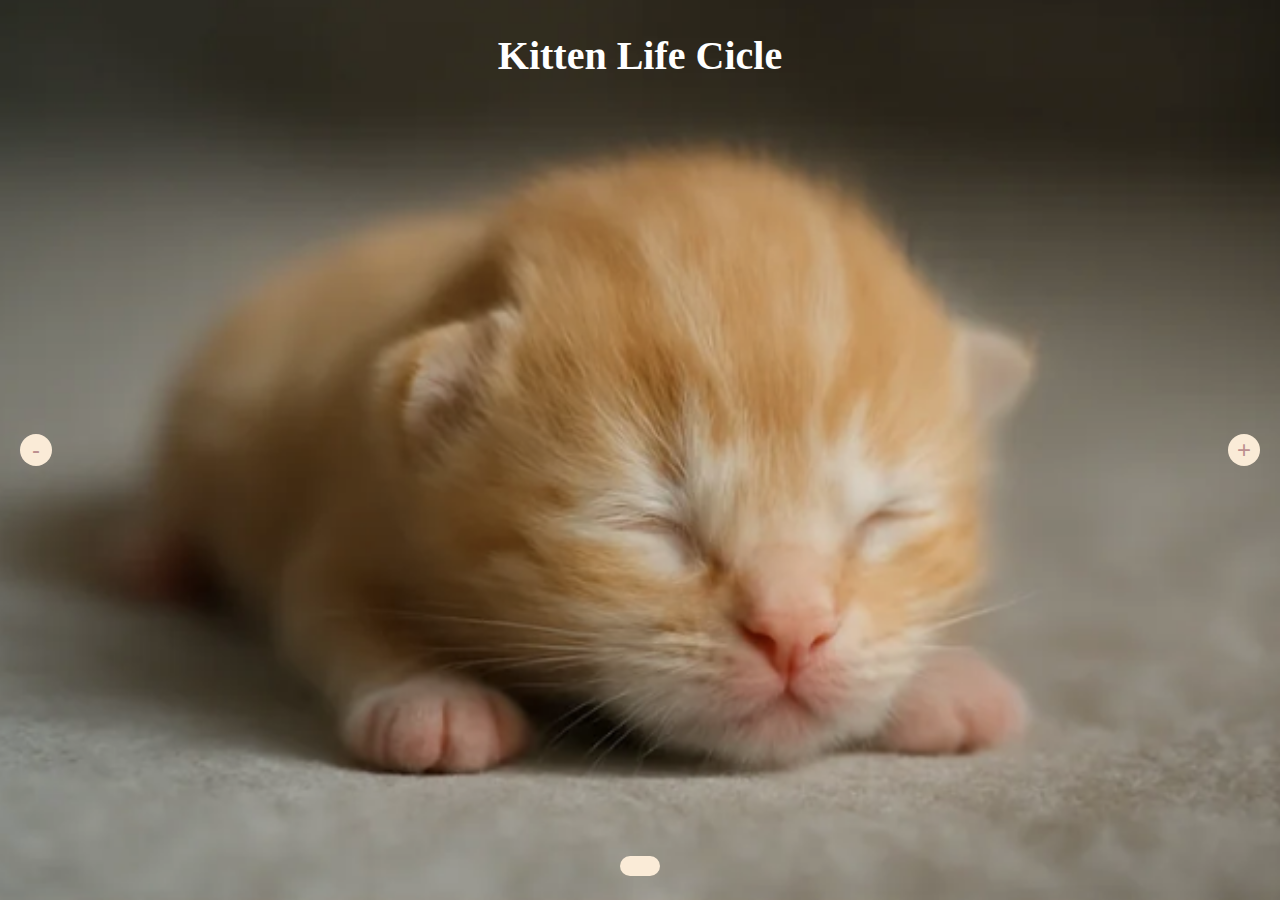
==== index.html @ 8a42ff79 "5th commit rename html" ====
<html>
  <head> 
    <title>Kitten Life Cicle</title>
    <link rel="stylesheet" href="style.css">
    <script src="script.js" defer></script>
  </head>
  <body>
    <h2>Kitten Life Cicle</h2>
    <div class="container">
      <div class="buttons">
        <button onclick="menos()">-</button>
        <button onclick="mais()">+</button>
      </div>
      <span class="img"></span>
    </div>
    <h3 class="phase"></h3>
  </body>
</html>
---- style.css ----
body {
    display: flex;
    flex-direction: column;
    margin: 0;
    padding: 0;
}

.container {
    display: flex;
    justify-content: center;
    align-items: center;
    position: relative;
    height: 100vh;
}

h2 {
    position: absolute;
    align-self: center;
    margin: auto;
    color: white;
    font-size: 40px;
    padding-top: 32px;
}

.buttons {
    display: flex;
    justify-content: space-between;
    width: 100%;
    padding: 20px;
}

button {
    background-color: antiquewhite;
    border: none;
    border-radius: 100px;
    font-size: 24px;
    width: 32px;
    height: 32px;
    color: rosybrown;
    cursor: pointer;
}

.img {
    background-image: url("/images/gatinho1.png");
    background-position: center;
    background-repeat: no-repeat;
    background-size: cover;
    width: 100vw;
    height: 100vh;
    position: absolute;
    z-index: -1;
}

h3 {
    position: absolute;
    color: rosybrown;
    align-self: center;
    bottom: 0;
    font-size: 24px;
    background-color: antiquewhite;
    padding: 10px 20px;
    border-radius: 24px;
}
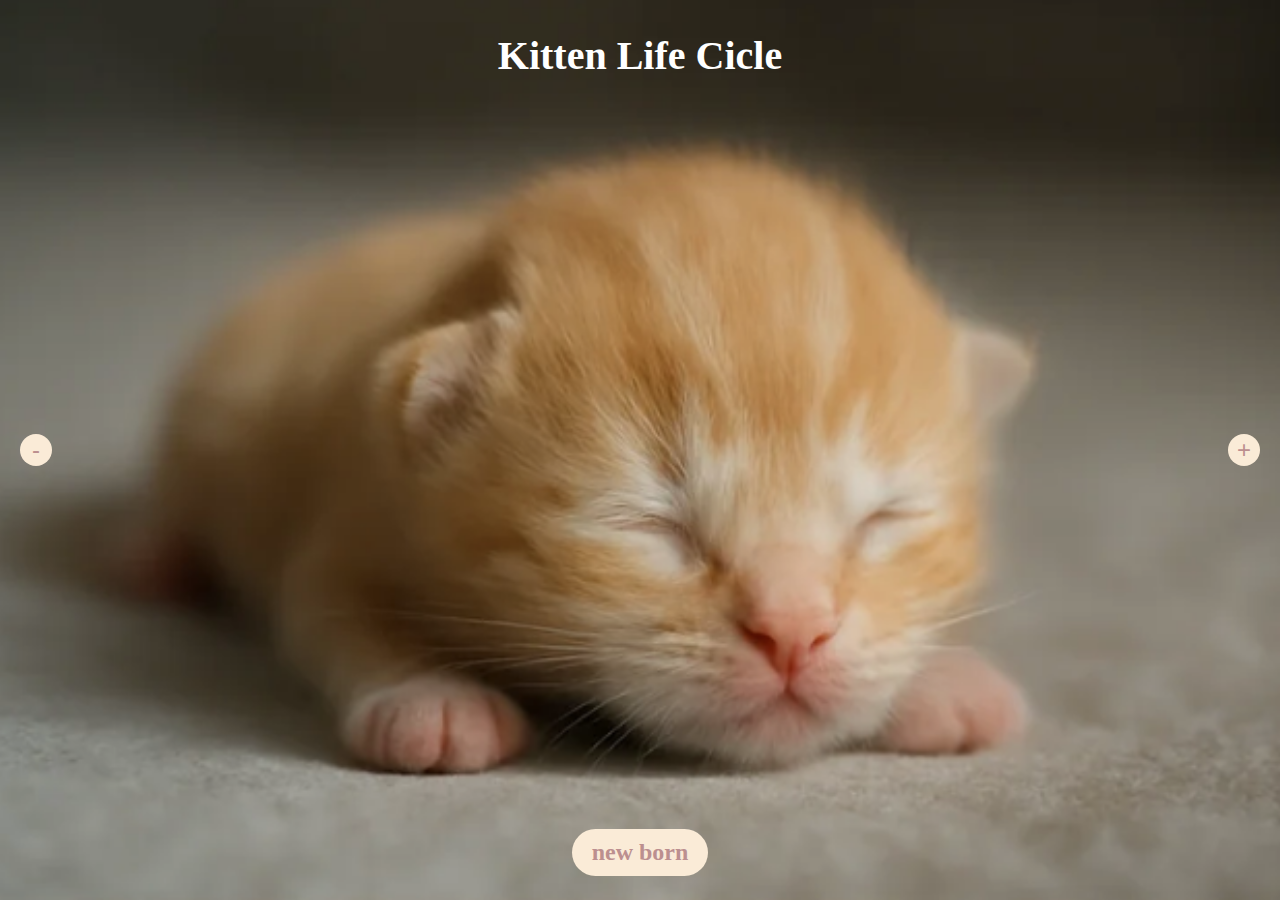
==== commit af0e63c3: "6th commit set new born text in html" ====
--- a/index.html
+++ b/index.html
@@ -13,6 +13,6 @@
       </div>
       <span class="img"></span>
     </div>
-    <h3 class="phase"></h3>
+    <h3 class="phase">new born</h3>
   </body>
 </html>
